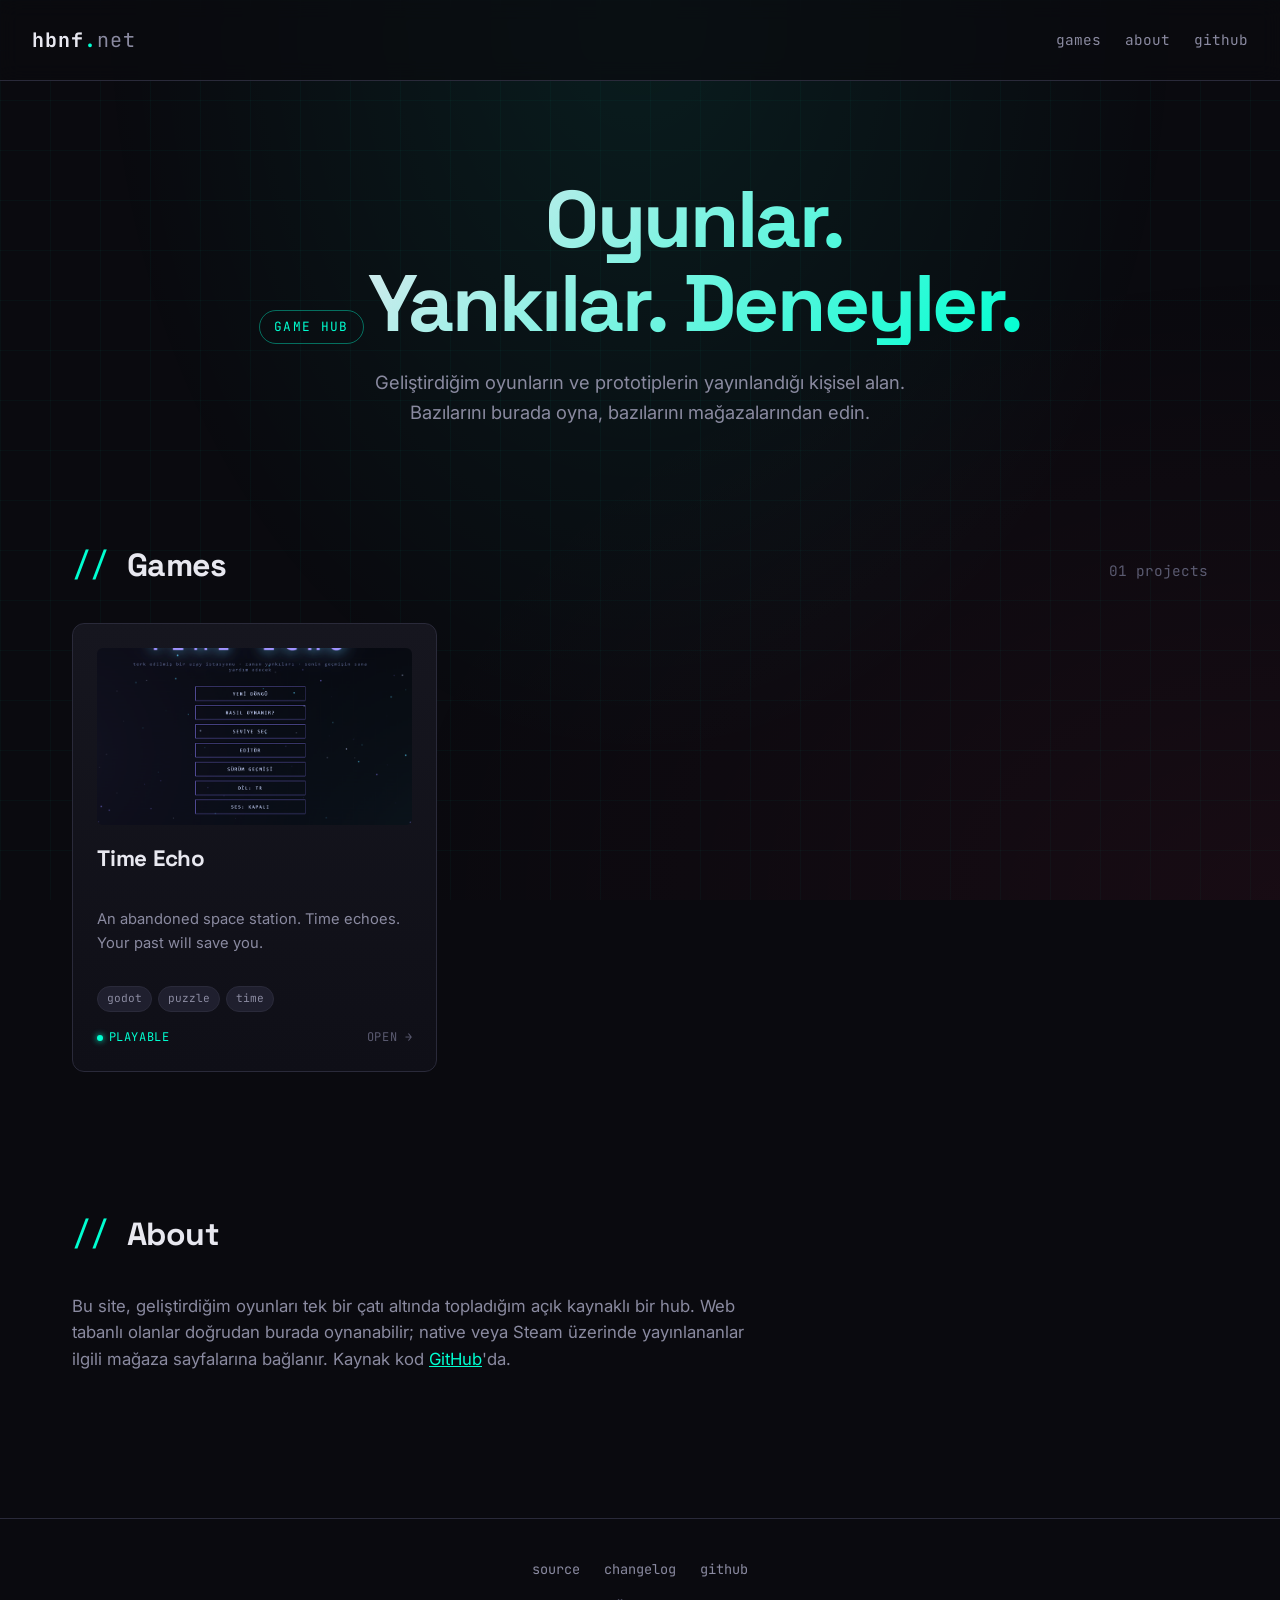
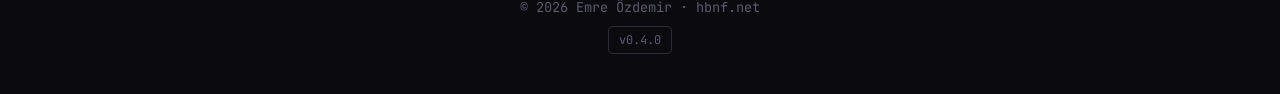
==== index.html @ 95bd62f4 "Initial hbnf.net game hub (v0.4.0) - Dark/neon static site, no build step, no dependencies - Hub ind" ====
<!DOCTYPE html>
<html lang="tr">
<head>
  <meta charset="UTF-8">
  <meta name="viewport" content="width=device-width, initial-scale=1.0">
  <title>hbnf.net — GameHub</title>
  <meta name="description" content="Emre Özdemir tarafından geliştirilen oyunların yayınlandığı kişisel game hub.">
  <meta name="theme-color" content="#0a0a0f">

  <!-- Open Graph -->
  <meta property="og:title" content="hbnf.net — GameHub">
  <meta property="og:description" content="Geliştirdiğim oyunları keşfedin.">
  <meta property="og:type" content="website">
  <meta property="og:url" content="https://hbnf.net">

  <!-- Fonts -->
  <link rel="preconnect" href="https://fonts.googleapis.com">
  <link rel="preconnect" href="https://fonts.gstatic.com" crossorigin>
  <link href="https://fonts.googleapis.com/css2?family=Inter:wght@400;500;600;700&family=JetBrains+Mono:wght@400;500;700&family=Space+Grotesk:wght@500;700&display=swap" rel="stylesheet">

  <link rel="stylesheet" href="assets/css/style.css">
</head>
<body>

  <header class="site-header">
    <a href="/" class="logo">hbnf<span class="dot">.</span><span class="ext">net</span></a>
    <nav class="nav">
      <a href="#games">games</a>
      <a href="#about">about</a>
      <a href="https://github.com/emrezdemir" target="_blank" rel="noopener">github</a>
    </nav>
  </header>

  <main>
    <section class="hero">
      <span class="tag">GAME HUB</span>
      <h1>Oyunlar.<br>Yankılar. Deneyler.</h1>
      <p>Geliştirdiğim oyunların ve prototiplerin yayınlandığı kişisel alan. Bazılarını burada oyna, bazılarını mağazalarından edin.</p>
    </section>

    <section class="section" id="games">
      <div class="section-head">
        <h2>Games</h2>
        <span class="count"><span id="games-count">--</span> projects</span>
      </div>
      <div class="games-grid" id="games-grid">
        <div class="loading">Yükleniyor</div>
      </div>
      <nav class="pagination" id="pagination" aria-label="Sayfa gezinmesi" hidden></nav>
    </section>

    <section class="section" id="about">
      <div class="section-head">
        <h2>About</h2>
      </div>
      <p style="max-width: 700px; color: var(--text-dim); font-size: 1.05rem;">
        Bu site, geliştirdiğim oyunları tek bir çatı altında topladığım açık kaynaklı bir hub.
        Web tabanlı olanlar doğrudan burada oynanabilir; native veya Steam üzerinde yayınlananlar
        ilgili mağaza sayfalarına bağlanır. Kaynak kod
        <a href="https://github.com/emrezdemir/hbnf.net" style="color: var(--accent);">GitHub</a>'da.
      </p>
    </section>
  </main>

  <footer class="site-footer">
    <div class="links">
      <a href="https://github.com/emrezdemir/hbnf.net">source</a>
      <a href="https://github.com/emrezdemir/hbnf.net/blob/main/CHANGELOG.md">changelog</a>
      <a href="https://github.com/emrezdemir">github</a>
    </div>
    <div>© 2026 Emre Özdemir · hbnf.net</div>
    <div class="version" id="version">v0.4.0</div>
  </footer>

  <script src="data/games.js"></script>
  <script src="assets/js/main.js"></script>
</body>
</html>
---- assets/css/style.css ----
/* ============================================================
   hbnf.net — GameHub
   Dark + neon arcade theme
   ============================================================ */

:root {
  /* Palette */
  --bg-0: #0a0a0f;
  --bg-1: #0f0f17;
  --bg-2: #16161f;
  --bg-3: #1f1f2e;
  --text: #e8e8f0;
  --text-dim: #8a8aa0;
  --text-mute: #5a5a70;
  --accent: #00ffd1;      /* neon cyan */
  --accent-2: #ff2e63;    /* neon pink */
  --accent-3: #ffb800;    /* amber */
  --border: #2a2a3a;
  --border-glow: rgba(0, 255, 209, 0.4);

  /* Type */
  --font-display: "Space Grotesk", "Inter", system-ui, sans-serif;
  --font-mono: "JetBrains Mono", "Fira Code", ui-monospace, monospace;
  --font-body: "Inter", system-ui, -apple-system, sans-serif;

  /* Layout */
  --maxw: 1200px;
  --radius: 12px;
  --radius-sm: 6px;
}

/* ---------- Reset ---------- */
*, *::before, *::after { box-sizing: border-box; }
html, body { margin: 0; padding: 0; }
body {
  font-family: var(--font-body);
  background: var(--bg-0);
  color: var(--text);
  line-height: 1.6;
  min-height: 100vh;
  overflow-x: hidden;
  -webkit-font-smoothing: antialiased;
}

/* Background: subtle grid */
body::before {
  content: "";
  position: fixed; inset: 0;
  background-image:
    linear-gradient(rgba(0, 255, 209, 0.03) 1px, transparent 1px),
    linear-gradient(90deg, rgba(0, 255, 209, 0.03) 1px, transparent 1px);
  background-size: 50px 50px;
  pointer-events: none;
  z-index: 0;
}
body::after {
  content: "";
  position: fixed; inset: 0;
  background: radial-gradient(ellipse at top, rgba(0, 255, 209, 0.08), transparent 60%),
              radial-gradient(ellipse at bottom right, rgba(255, 46, 99, 0.06), transparent 50%);
  pointer-events: none;
  z-index: 0;
}

main, header, footer { position: relative; z-index: 1; }

/* ---------- Header ---------- */
.site-header {
  padding: 1.5rem 2rem;
  display: flex;
  justify-content: space-between;
  align-items: center;
  border-bottom: 1px solid var(--border);
  backdrop-filter: blur(10px);
  background: rgba(10, 10, 15, 0.7);
  position: sticky; top: 0;
  z-index: 10;
}
.logo {
  font-family: var(--font-mono);
  font-size: 1.25rem;
  font-weight: 700;
  letter-spacing: 0.05em;
  color: var(--text);
  text-decoration: none;
}
.logo .dot { color: var(--accent); }
.logo .ext { color: var(--text-dim); font-weight: 400; }

.nav { display: flex; gap: 1.5rem; }
.nav a {
  color: var(--text-dim);
  text-decoration: none;
  font-size: 0.9rem;
  font-family: var(--font-mono);
  transition: color 0.2s;
}
.nav a:hover { color: var(--accent); }

/* ---------- Hero ---------- */
.hero {
  max-width: var(--maxw);
  margin: 0 auto;
  padding: 6rem 2rem 4rem;
  text-align: center;
}
.hero .tag {
  display: inline-block;
  font-family: var(--font-mono);
  font-size: 0.8rem;
  color: var(--accent);
  border: 1px solid var(--border-glow);
  padding: 0.35rem 0.9rem;
  border-radius: 999px;
  margin-bottom: 1.5rem;
  letter-spacing: 0.1em;
  text-transform: uppercase;
}
.hero h1 {
  font-family: var(--font-display);
  font-size: clamp(2.5rem, 7vw, 5rem);
  font-weight: 700;
  letter-spacing: -0.03em;
  line-height: 1.05;
  margin: 0 0 1.25rem;
  background: linear-gradient(135deg, var(--text) 0%, var(--accent) 100%);
  -webkit-background-clip: text;
  background-clip: text;
  -webkit-text-fill-color: transparent;
}
.hero p {
  font-size: 1.15rem;
  color: var(--text-dim);
  max-width: 600px;
  margin: 0 auto;
}

/* Glitch effect on hero title */
.hero h1 {
  position: relative;
  display: inline-block;
}

/* ---------- Section header ---------- */
.section {
  max-width: var(--maxw);
  margin: 0 auto;
  padding: 3rem 2rem;
}
.section-head {
  display: flex;
  align-items: baseline;
  justify-content: space-between;
  margin-bottom: 2rem;
  gap: 1rem;
  flex-wrap: wrap;
}
.section-head h2 {
  font-family: var(--font-display);
  font-size: 2rem;
  margin: 0;
  letter-spacing: -0.02em;
}
.section-head h2::before {
  content: "// ";
  color: var(--accent);
  font-family: var(--font-mono);
  font-weight: 400;
}
.section-head .count {
  font-family: var(--font-mono);
  color: var(--text-mute);
  font-size: 0.9rem;
}

/* ---------- Games grid ---------- */
.games-grid {
  display: grid;
  grid-template-columns: repeat(auto-fill, minmax(300px, 1fr));
  gap: 1.25rem;
}

.game-card {
  position: relative;
  background: linear-gradient(180deg, var(--bg-2) 0%, var(--bg-1) 100%);
  border: 1px solid var(--border);
  border-radius: var(--radius);
  padding: 1.5rem;
  text-decoration: none;
  color: inherit;
  transition: transform 0.25s ease, border-color 0.25s ease, box-shadow 0.25s ease;
  display: flex;
  flex-direction: column;
  gap: 1rem;
  overflow: hidden;
  cursor: pointer;
}
.game-card::before {
  content: "";
  position: absolute;
  inset: 0;
  background: linear-gradient(135deg, transparent 0%, rgba(0, 255, 209, 0.05) 100%);
  opacity: 0;
  transition: opacity 0.3s;
  pointer-events: none;
}
.game-card:hover {
  transform: translateY(-4px);
  border-color: var(--border-glow);
  box-shadow: 0 10px 40px -10px rgba(0, 255, 209, 0.2);
}
.game-card:hover::before { opacity: 1; }

.game-card .thumb {
  aspect-ratio: 16 / 9;
  background: var(--bg-3);
  border-radius: var(--radius-sm);
  position: relative;
  overflow: hidden;
  display: flex;
  align-items: center;
  justify-content: center;
  font-family: var(--font-mono);
  color: var(--text-mute);
  font-size: 0.85rem;
}
.game-card .thumb img {
  width: 100%; height: 100%;
  object-fit: cover;
}
.game-card .thumb .placeholder {
  background: linear-gradient(135deg, var(--bg-3), var(--bg-1));
  display: grid;
  place-items: center;
  width: 100%; height: 100%;
}

.game-card h3 {
  font-family: var(--font-display);
  font-size: 1.4rem;
  margin: 0;
  letter-spacing: -0.01em;
}
.game-card .desc {
  color: var(--text-dim);
  font-size: 0.92rem;
  flex-grow: 1;
}

.game-card .meta {
  display: flex;
  justify-content: space-between;
  align-items: center;
  font-family: var(--font-mono);
  font-size: 0.75rem;
  color: var(--text-mute);
  letter-spacing: 0.05em;
  text-transform: uppercase;
}

.tags { display: flex; flex-wrap: wrap; gap: 0.4rem; }
.tag-chip {
  font-family: var(--font-mono);
  font-size: 0.7rem;
  padding: 0.2rem 0.55rem;
  background: var(--bg-3);
  border: 1px solid var(--border);
  border-radius: 999px;
  color: var(--text-dim);
  text-transform: lowercase;
  letter-spacing: 0;
}

.status {
  display: inline-flex;
  align-items: center;
  gap: 0.35rem;
}
.status::before {
  content: "";
  width: 6px; height: 6px;
  border-radius: 50%;
  background: currentColor;
  box-shadow: 0 0 6px currentColor;
}
.status.live { color: var(--accent); }
.status.wip { color: var(--accent-3); }
.status.soon { color: var(--text-mute); }

/* ---------- Pagination ---------- */
.pagination {
  display: flex;
  justify-content: center;
  align-items: center;
  gap: 0.4rem;
  margin-top: 2.5rem;
  flex-wrap: wrap;
}
.page-btn {
  font-family: var(--font-mono);
  font-size: 0.85rem;
  padding: 0.5rem 0.85rem;
  min-width: 2.5rem;
  background: var(--bg-2);
  color: var(--text-dim);
  border: 1px solid var(--border);
  border-radius: var(--radius-sm);
  cursor: pointer;
  transition: all 0.2s ease;
}
.page-btn:hover:not(.disabled):not(.current) {
  color: var(--accent);
  border-color: var(--border-glow);
  background: var(--bg-3);
}
.page-btn.current {
  background: var(--accent);
  color: var(--bg-0);
  border-color: var(--accent);
  font-weight: 700;
  cursor: default;
}
.page-btn.disabled {
  opacity: 0.35;
  cursor: not-allowed;
}
.page-ellipsis {
  font-family: var(--font-mono);
  color: var(--text-mute);
  padding: 0 0.3rem;
}

/* ---------- Game detail page ---------- */
.back-link {
  display: inline-block;
  font-family: var(--font-mono);
  font-size: 0.85rem;
  color: var(--text-dim);
  text-decoration: none;
  margin-bottom: 2rem;
  transition: color 0.2s;
}
.back-link:hover { color: var(--accent); }

.game-page {
  display: grid;
  grid-template-columns: minmax(280px, 1fr) 1.2fr;
  gap: 3rem;
  align-items: start;
}
@media (max-width: 768px) {
  .game-page { grid-template-columns: 1fr; gap: 1.5rem; }
}

.game-cover {
  aspect-ratio: 16 / 10;
  background: var(--bg-2);
  border: 1px solid var(--border);
  border-radius: var(--radius);
  overflow: hidden;
  position: sticky;
  top: 6rem;
}
.game-cover img { width: 100%; height: 100%; object-fit: cover; }
.placeholder-large {
  width: 100%; height: 100%;
  display: grid;
  place-items: center;
  background: linear-gradient(135deg, var(--bg-3), var(--bg-1));
  font-family: var(--font-display);
  font-size: 2rem;
  color: var(--text-mute);
}
@media (max-width: 768px) {
  .game-cover { position: static; }
}

.game-info { display: flex; flex-direction: column; gap: 1.25rem; }
.game-meta {
  display: flex; align-items: center; gap: 1rem;
  font-family: var(--font-mono);
  font-size: 0.8rem;
  color: var(--text-mute);
  letter-spacing: 0.05em;
}
.game-meta .year { color: var(--text-dim); }
.game-info h1 {
  font-family: var(--font-display);
  font-size: clamp(2rem, 5vw, 3.5rem);
  margin: 0;
  letter-spacing: -0.03em;
  line-height: 1.05;
  background: linear-gradient(135deg, var(--text) 0%, var(--accent) 100%);
  -webkit-background-clip: text;
  background-clip: text;
  -webkit-text-fill-color: transparent;
}
.game-short {
  font-size: 1.15rem;
  color: var(--text);
  margin: 0;
}
.game-long {
  color: var(--text-dim);
  margin: 0;
  line-height: 1.7;
}
.game-actions {
  display: flex;
  flex-wrap: wrap;
  gap: 0.75rem;
  margin-top: 0.5rem;
}
.btn {
  font-family: var(--font-mono);
  font-size: 0.9rem;
  font-weight: 700;
  letter-spacing: 0.05em;
  padding: 0.85rem 1.5rem;
  border-radius: var(--radius-sm);
  border: 1px solid;
  cursor: pointer;
  text-decoration: none;
  display: inline-flex;
  align-items: center;
  gap: 0.5rem;
  transition: all 0.2s ease;
}
.btn-primary {
  background: var(--accent);
  color: var(--bg-0);
  border-color: var(--accent);
  box-shadow: 0 0 24px -4px var(--accent);
}
.btn-primary:hover {
  transform: translateY(-1px);
  box-shadow: 0 0 32px -2px var(--accent);
}
.btn-secondary {
  background: transparent;
  color: var(--text);
  border-color: var(--border);
}
.btn-secondary:hover {
  border-color: var(--accent);
  color: var(--accent);
}
.btn-ghost {
  background: transparent;
  color: var(--text-dim);
  border-color: var(--border);
}
.btn-ghost:hover {
  color: var(--accent-2);
  border-color: var(--accent-2);
}

.game-controls {
  margin-top: 1rem;
  padding: 1rem 1.25rem;
  background: var(--bg-2);
  border: 1px solid var(--border);
  border-radius: var(--radius-sm);
}
.game-controls h4 {
  margin: 0 0 0.5rem;
  font-family: var(--font-mono);
  font-size: 0.75rem;
  letter-spacing: 0.1em;
  text-transform: uppercase;
  color: var(--accent);
}
.game-controls p {
  margin: 0;
  font-family: var(--font-mono);
  font-size: 0.85rem;
  color: var(--text-dim);
}

.screenshots {
  margin-top: 3rem;
  display: grid;
  grid-template-columns: repeat(auto-fit, minmax(280px, 1fr));
  gap: 1rem;
}
.shot {
  display: block;
  aspect-ratio: 16 / 10;
  background: var(--bg-2);
  border: 1px solid var(--border);
  border-radius: var(--radius-sm);
  overflow: hidden;
  transition: border-color 0.2s, transform 0.2s;
}
.shot:hover {
  border-color: var(--border-glow);
  transform: translateY(-2px);
}
.shot img { width: 100%; height: 100%; object-fit: cover; display: block; }

.player-mount { margin-top: 3rem; }
.player-frame {
  position: relative;
  aspect-ratio: 16 / 9;
  background: #000;
  border: 1px solid var(--border-glow);
  border-radius: var(--radius);
  overflow: hidden;
  box-shadow: 0 0 40px -10px var(--accent);
}
.player-frame iframe {
  position: absolute;
  inset: 0;
  width: 100%; height: 100%;
  border: 0;
}
.player-actions {
  margin-top: 1rem;
  display: flex;
  justify-content: center;
}

.not-found {
  text-align: center;
  padding: 4rem 1rem;
}
.not-found h1 {
  font-family: var(--font-mono);
  font-size: 6rem;
  margin: 0;
  color: var(--accent-2);
  text-shadow: 0 0 30px var(--accent-2);
}
.not-found p {
  color: var(--text-dim);
  font-family: var(--font-mono);
}

/* ---------- Footer ---------- */
.site-footer {
  border-top: 1px solid var(--border);
  margin-top: 5rem;
  padding: 2.5rem 2rem;
  text-align: center;
  font-family: var(--font-mono);
  font-size: 0.85rem;
  color: var(--text-mute);
}
.site-footer a { color: var(--text-dim); text-decoration: none; }
.site-footer a:hover { color: var(--accent); }
.site-footer .links {
  display: flex; gap: 1.5rem;
  justify-content: center;
  margin-bottom: 1rem;
}
.site-footer .version {
  display: inline-block;
  margin-top: 0.5rem;
  padding: 0.2rem 0.6rem;
  border: 1px solid var(--border);
  border-radius: 4px;
  font-size: 0.75rem;
}

/* ---------- Loading / empty ---------- */
.loading {
  text-align: center;
  padding: 3rem;
  font-family: var(--font-mono);
  color: var(--text-mute);
}
.loading::after {
  content: "...";
  display: inline-block;
  animation: dots 1.4s infinite;
}
@keyframes dots {
  0%, 20%   { content: "."; }
  40%       { content: ".."; }
  60%, 100% { content: "..."; }
}

/* ---------- Responsive ---------- */
@media (max-width: 640px) {
  .site-header { padding: 1rem; }
  .hero { padding: 3rem 1rem 2rem; }
  .section { padding: 2rem 1rem; }
  .nav { gap: 1rem; }
}

/* ---------- Reduced motion ---------- */
@media (prefers-reduced-motion: reduce) {
  *, *::before, *::after {
    animation-duration: 0.01ms !important;
    transition-duration: 0.01ms !important;
  }
}
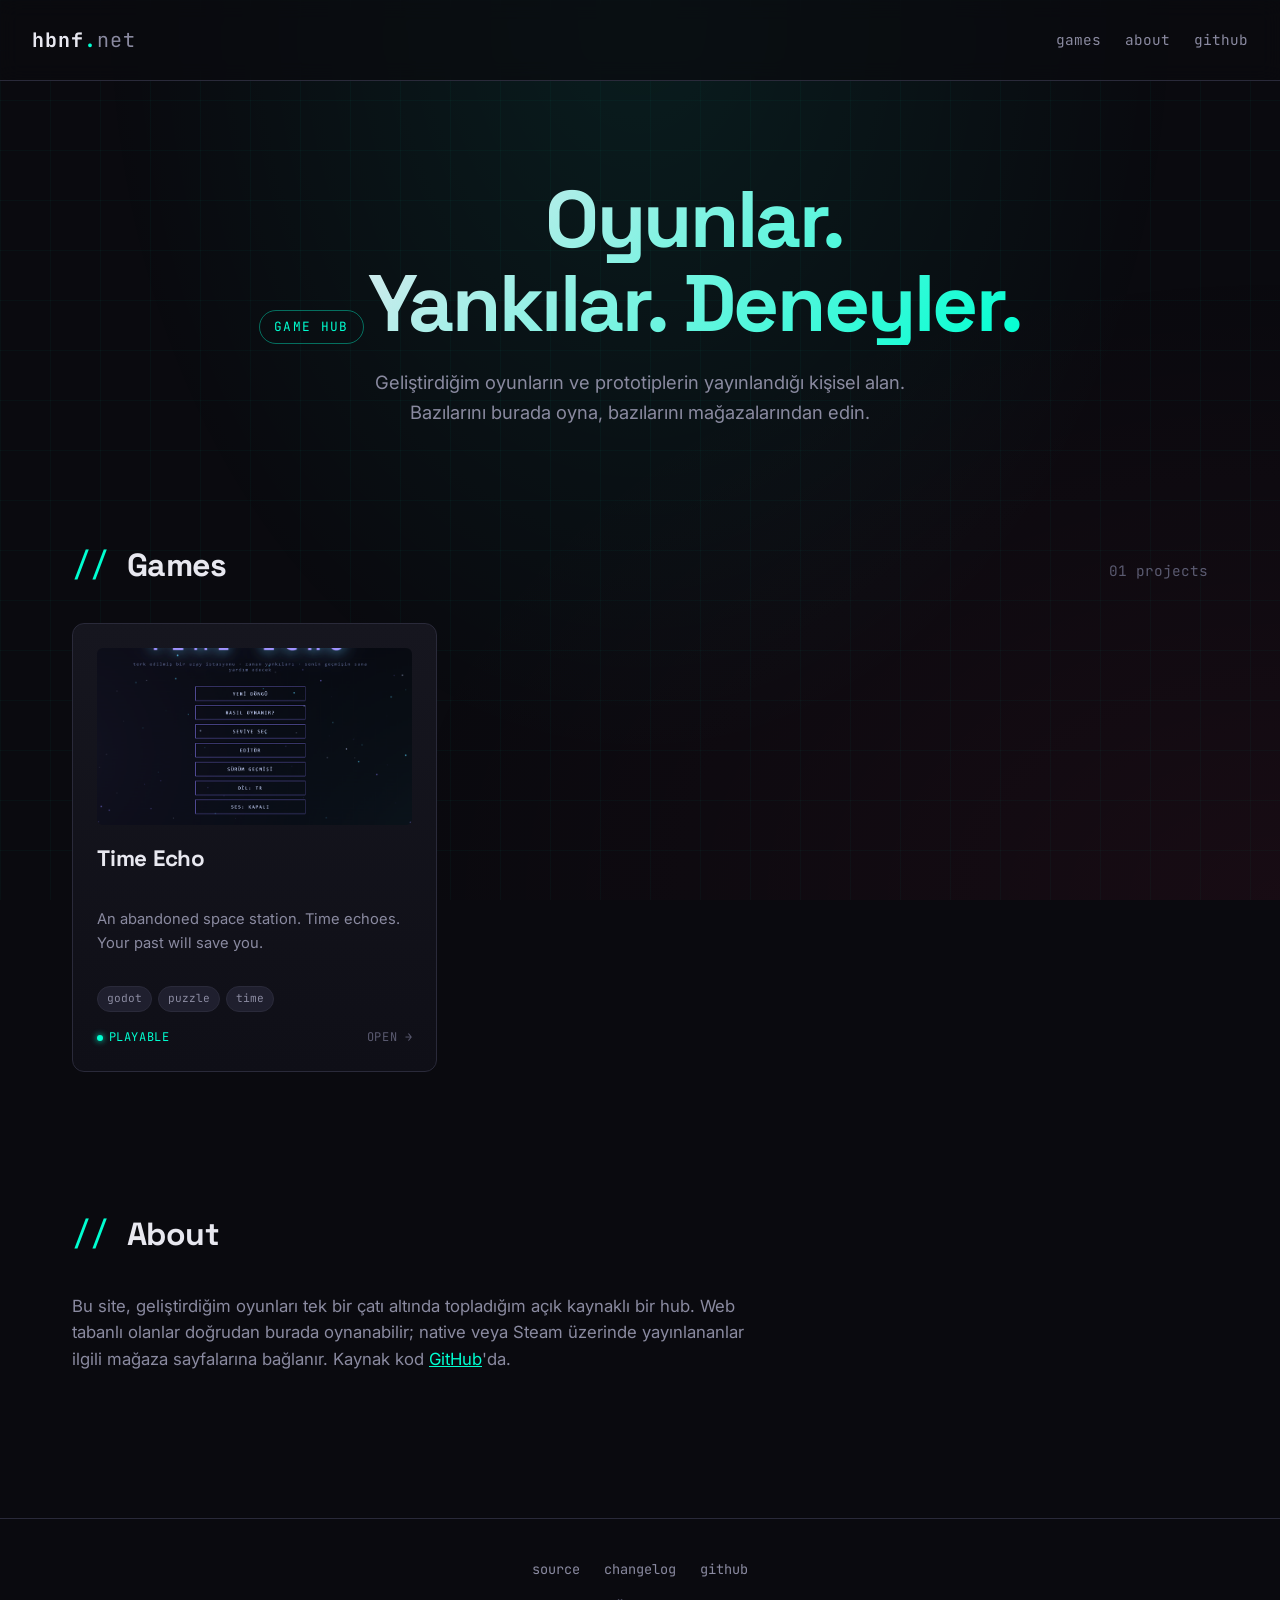
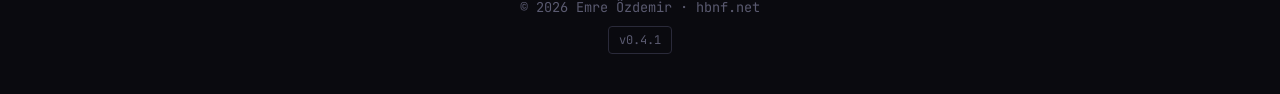
==== commit 5f195efe: "Add lightbox modal for screenshots (v0.4.1) Screenshot click now opens an in-page lightbox instead o" ====
--- a/index.html
+++ b/index.html
@@ -69,7 +69,7 @@
       <a href="https://github.com/emrezdemir">github</a>
     </div>
     <div>© 2026 Emre Özdemir · hbnf.net</div>
-    <div class="version" id="version">v0.4.0</div>
+    <div class="version" id="version">v0.4.1</div>
   </footer>
 
   <script src="data/games.js"></script>
--- a/assets/css/style.css
+++ b/assets/css/style.css
@@ -490,6 +490,8 @@
   border: 1px solid var(--border);
   border-radius: var(--radius-sm);
   overflow: hidden;
+  padding: 0;
+  cursor: zoom-in;
   transition: border-color 0.2s, transform 0.2s;
 }
 .shot:hover {
@@ -497,6 +499,92 @@
   transform: translateY(-2px);
 }
 .shot img { width: 100%; height: 100%; object-fit: cover; display: block; }
+
+/* ---------- Lightbox ---------- */
+.lightbox {
+  position: fixed;
+  inset: 0;
+  z-index: 1000;
+  display: flex;
+  align-items: center;
+  justify-content: center;
+  padding: 2rem;
+}
+.lightbox[hidden] { display: none; }
+.lightbox-backdrop {
+  position: absolute;
+  inset: 0;
+  background: rgba(5, 5, 10, 0.92);
+  backdrop-filter: blur(8px);
+  cursor: zoom-out;
+}
+.lightbox-figure {
+  position: relative;
+  z-index: 1;
+  margin: 0;
+  max-width: min(1400px, 100%);
+  max-height: 100%;
+  display: flex;
+  flex-direction: column;
+  align-items: center;
+  gap: 0.75rem;
+  pointer-events: none;
+}
+.lightbox-img {
+  max-width: 100%;
+  max-height: 85vh;
+  object-fit: contain;
+  border-radius: var(--radius-sm);
+  box-shadow: 0 30px 80px -20px rgba(0, 0, 0, 0.8),
+              0 0 60px -20px var(--accent);
+  pointer-events: auto;
+}
+.lightbox-caption {
+  font-family: var(--font-mono);
+  font-size: 0.85rem;
+  color: var(--text-dim);
+  letter-spacing: 0.1em;
+}
+
+.lightbox-close,
+.lightbox-prev,
+.lightbox-next {
+  position: absolute;
+  z-index: 2;
+  background: rgba(20, 20, 30, 0.7);
+  color: var(--text);
+  border: 1px solid var(--border);
+  border-radius: 50%;
+  width: 3rem;
+  height: 3rem;
+  font-size: 1.5rem;
+  line-height: 1;
+  cursor: pointer;
+  display: flex;
+  align-items: center;
+  justify-content: center;
+  transition: all 0.2s;
+  backdrop-filter: blur(6px);
+}
+.lightbox-close { top: 1.25rem; right: 1.25rem; }
+.lightbox-prev  { left: 1.25rem; top: 50%; transform: translateY(-50%); }
+.lightbox-next  { right: 1.25rem; top: 50%; transform: translateY(-50%); }
+.lightbox-close:hover,
+.lightbox-prev:hover,
+.lightbox-next:hover {
+  color: var(--accent);
+  border-color: var(--accent);
+  background: rgba(0, 255, 209, 0.1);
+}
+@media (max-width: 640px) {
+  .lightbox { padding: 0.5rem; }
+  .lightbox-close,
+  .lightbox-prev,
+  .lightbox-next { width: 2.5rem; height: 2.5rem; font-size: 1.2rem; }
+  .lightbox-close { top: 0.75rem; right: 0.75rem; }
+  .lightbox-prev  { left: 0.5rem; }
+  .lightbox-next  { right: 0.5rem; }
+}
 
 .player-mount { margin-top: 3rem; }
 .player-frame {
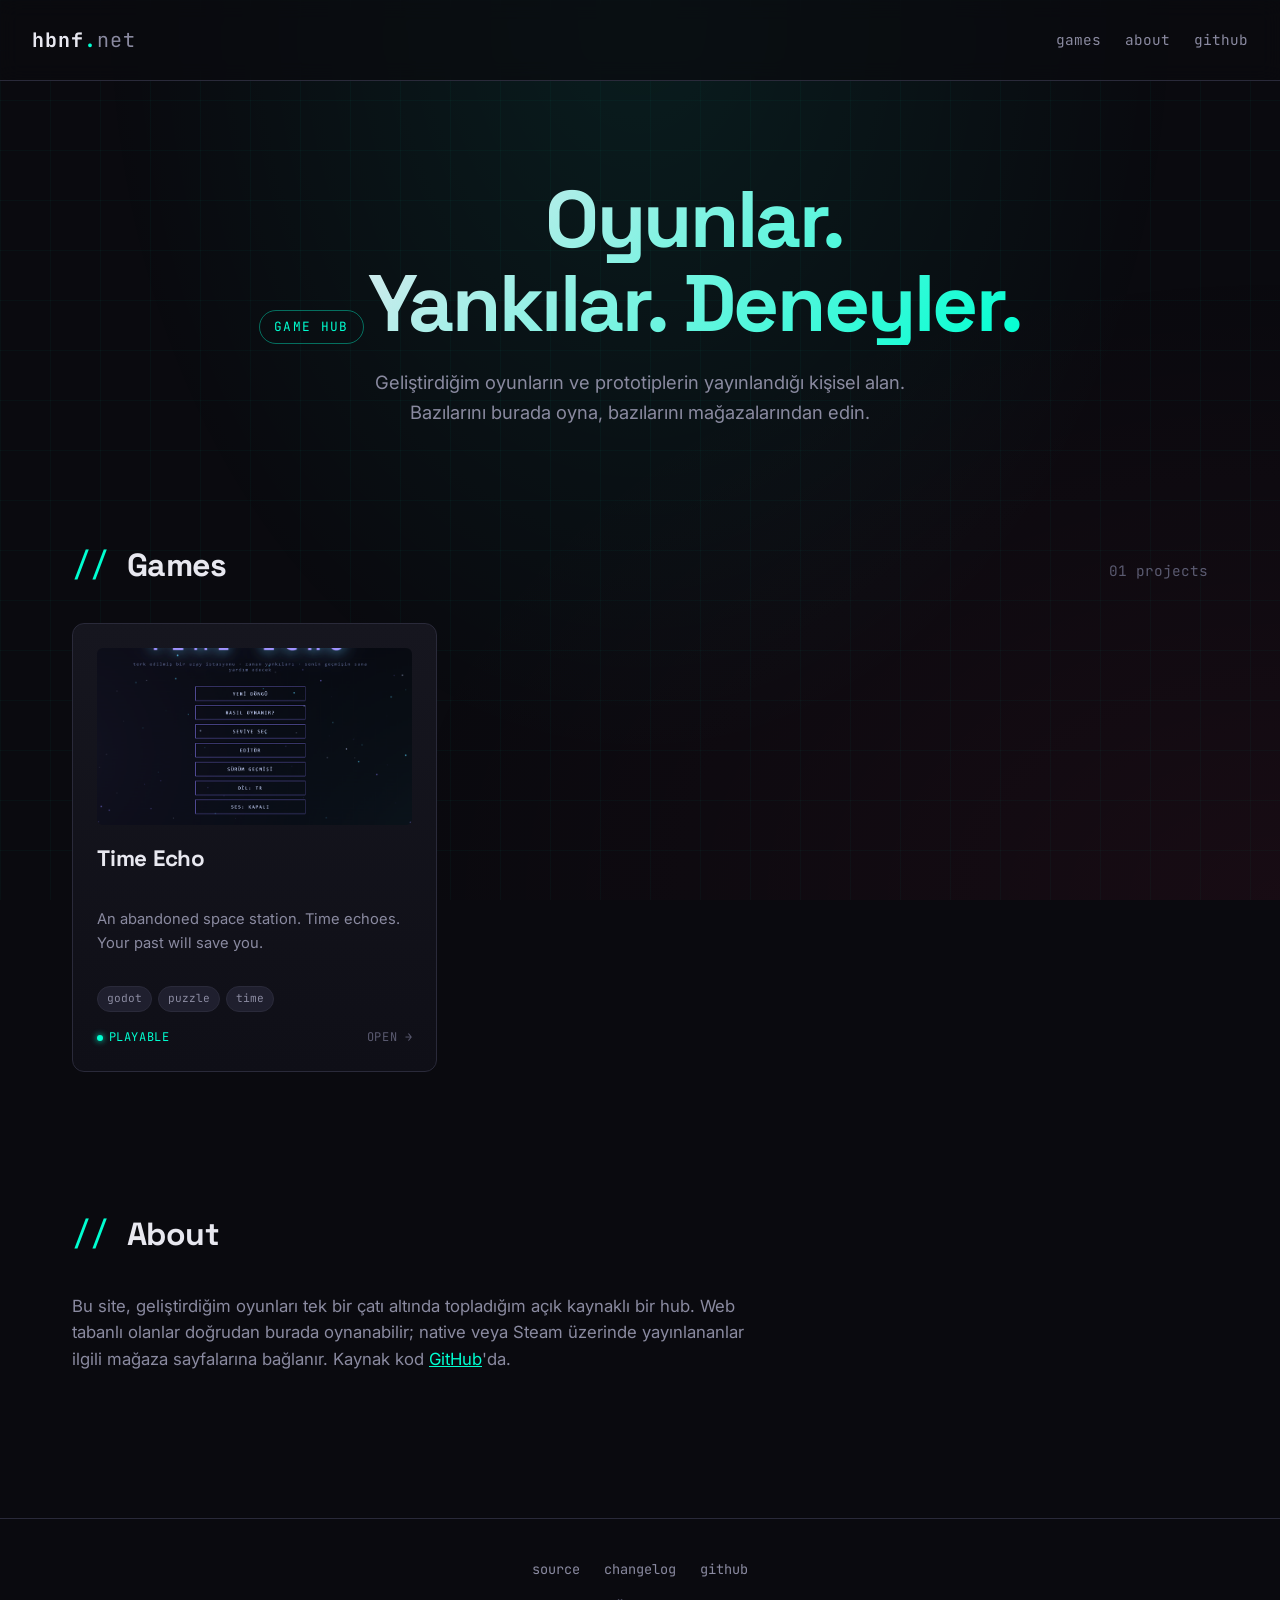
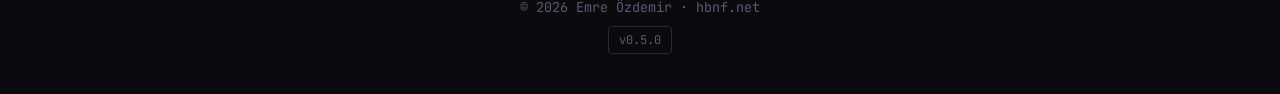
==== commit 08539851: "Redesign game page as direct iframe player (v0.5.0) The detail page UX with "OYNA" button is removed" ====
--- a/index.html
+++ b/index.html
@@ -69,7 +69,7 @@
       <a href="https://github.com/emrezdemir">github</a>
     </div>
     <div>© 2026 Emre Özdemir · hbnf.net</div>
-    <div class="version" id="version">v0.4.1</div>
+    <div class="version" id="version">v0.5.0</div>
   </footer>
 
   <script src="data/games.js"></script>
--- a/assets/css/style.css
+++ b/assets/css/style.css
@@ -147,6 +147,10 @@
   margin: 0 auto;
   padding: 3rem 2rem;
 }
+.section-wide {
+  max-width: 1500px;
+  padding-top: 1.5rem;
+}
 .section-head {
   display: flex;
   align-items: baseline;
@@ -332,84 +336,71 @@
 
 /* ---------- Game detail page ---------- */
 .back-link {
-  display: inline-block;
   font-family: var(--font-mono);
   font-size: 0.85rem;
   color: var(--text-dim);
   text-decoration: none;
-  margin-bottom: 2rem;
   transition: color 0.2s;
+  white-space: nowrap;
 }
 .back-link:hover { color: var(--accent); }
 
-.game-page {
-  display: grid;
-  grid-template-columns: minmax(280px, 1fr) 1.2fr;
-  gap: 3rem;
-  align-items: start;
-}
-@media (max-width: 768px) {
-  .game-page { grid-template-columns: 1fr; gap: 1.5rem; }
-}
-
-.game-cover {
-  aspect-ratio: 16 / 10;
-  background: var(--bg-2);
-  border: 1px solid var(--border);
-  border-radius: var(--radius);
+/* ---------- Player top bar ---------- */
+.player-top {
+  display: flex;
+  align-items: center;
+  gap: 1.25rem;
+  margin-bottom: 1rem;
+  flex-wrap: wrap;
+}
+.player-title {
+  display: flex;
+  align-items: center;
+  gap: 0.75rem;
+  flex: 1;
+  min-width: 0;
+}
+.player-title h1 {
+  font-family: var(--font-display);
+  font-size: clamp(1.25rem, 2.5vw, 1.75rem);
+  margin: 0;
+  letter-spacing: -0.02em;
+  white-space: nowrap;
   overflow: hidden;
-  position: sticky;
-  top: 6rem;
-}
-.game-cover img { width: 100%; height: 100%; object-fit: cover; }
-.placeholder-large {
-  width: 100%; height: 100%;
-  display: grid;
-  place-items: center;
-  background: linear-gradient(135deg, var(--bg-3), var(--bg-1));
+  text-overflow: ellipsis;
+}
+.player-actions {
+  display: flex;
+  gap: 0.5rem;
+  flex-wrap: wrap;
+}
+
+.game-short {
+  font-size: 1.1rem;
+  color: var(--text);
+  margin: 0 0 0.75rem;
+}
+.game-long {
+  color: var(--text-dim);
+  margin: 0 0 1rem;
+  line-height: 1.7;
+}
+
+.info-block {
+  margin-top: 2rem;
+}
+.info-block-main { margin-top: 2rem; }
+.info-block h3 {
   font-family: var(--font-display);
-  font-size: 2rem;
-  color: var(--text-mute);
-}
-@media (max-width: 768px) {
-  .game-cover { position: static; }
-}
-
-.game-info { display: flex; flex-direction: column; gap: 1.25rem; }
-.game-meta {
-  display: flex; align-items: center; gap: 1rem;
-  font-family: var(--font-mono);
-  font-size: 0.8rem;
-  color: var(--text-mute);
-  letter-spacing: 0.05em;
-}
-.game-meta .year { color: var(--text-dim); }
-.game-info h1 {
-  font-family: var(--font-display);
-  font-size: clamp(2rem, 5vw, 3.5rem);
-  margin: 0;
-  letter-spacing: -0.03em;
-  line-height: 1.05;
-  background: linear-gradient(135deg, var(--text) 0%, var(--accent) 100%);
-  -webkit-background-clip: text;
-  background-clip: text;
-  -webkit-text-fill-color: transparent;
-}
-.game-short {
-  font-size: 1.15rem;
-  color: var(--text);
-  margin: 0;
-}
-.game-long {
-  color: var(--text-dim);
-  margin: 0;
-  line-height: 1.7;
-}
-.game-actions {
-  display: flex;
-  flex-wrap: wrap;
-  gap: 0.75rem;
-  margin-top: 0.5rem;
+  font-size: 1.25rem;
+  margin: 0 0 1rem;
+  letter-spacing: -0.01em;
+}
+.info-block h3::before {
+  content: "// ";
+  color: var(--accent);
+  font-family: var(--font-mono);
+  font-weight: 400;
 }
 .btn {
   font-family: var(--font-mono);
@@ -478,7 +469,6 @@
 }
 
 .screenshots {
-  margin-top: 3rem;
   display: grid;
   grid-template-columns: repeat(auto-fit, minmax(280px, 1fr));
   gap: 1rem;
@@ -586,7 +576,6 @@
   .lightbox-next  { right: 0.5rem; }
 }
 
-.player-mount { margin-top: 3rem; }
 .player-frame {
   position: relative;
   aspect-ratio: 16 / 9;
@@ -602,10 +591,25 @@
   width: 100%; height: 100%;
   border: 0;
 }
-.player-actions {
-  margin-top: 1rem;
-  display: flex;
-  justify-content: center;
+.player-frame-empty {
+  display: grid;
+  place-items: center;
+  box-shadow: none;
+  border-style: dashed;
+  border-color: var(--border);
+}
+.empty-state {
+  text-align: center;
+  padding: 2rem;
+  color: var(--text-dim);
+  max-width: 400px;
+}
+.empty-state .empty-title {
+  font-family: var(--font-mono);
+  font-size: 1rem;
+  letter-spacing: 0.1em;
+  color: var(--accent-3);
+  margin-bottom: 0.5rem;
 }
 
 .not-found {
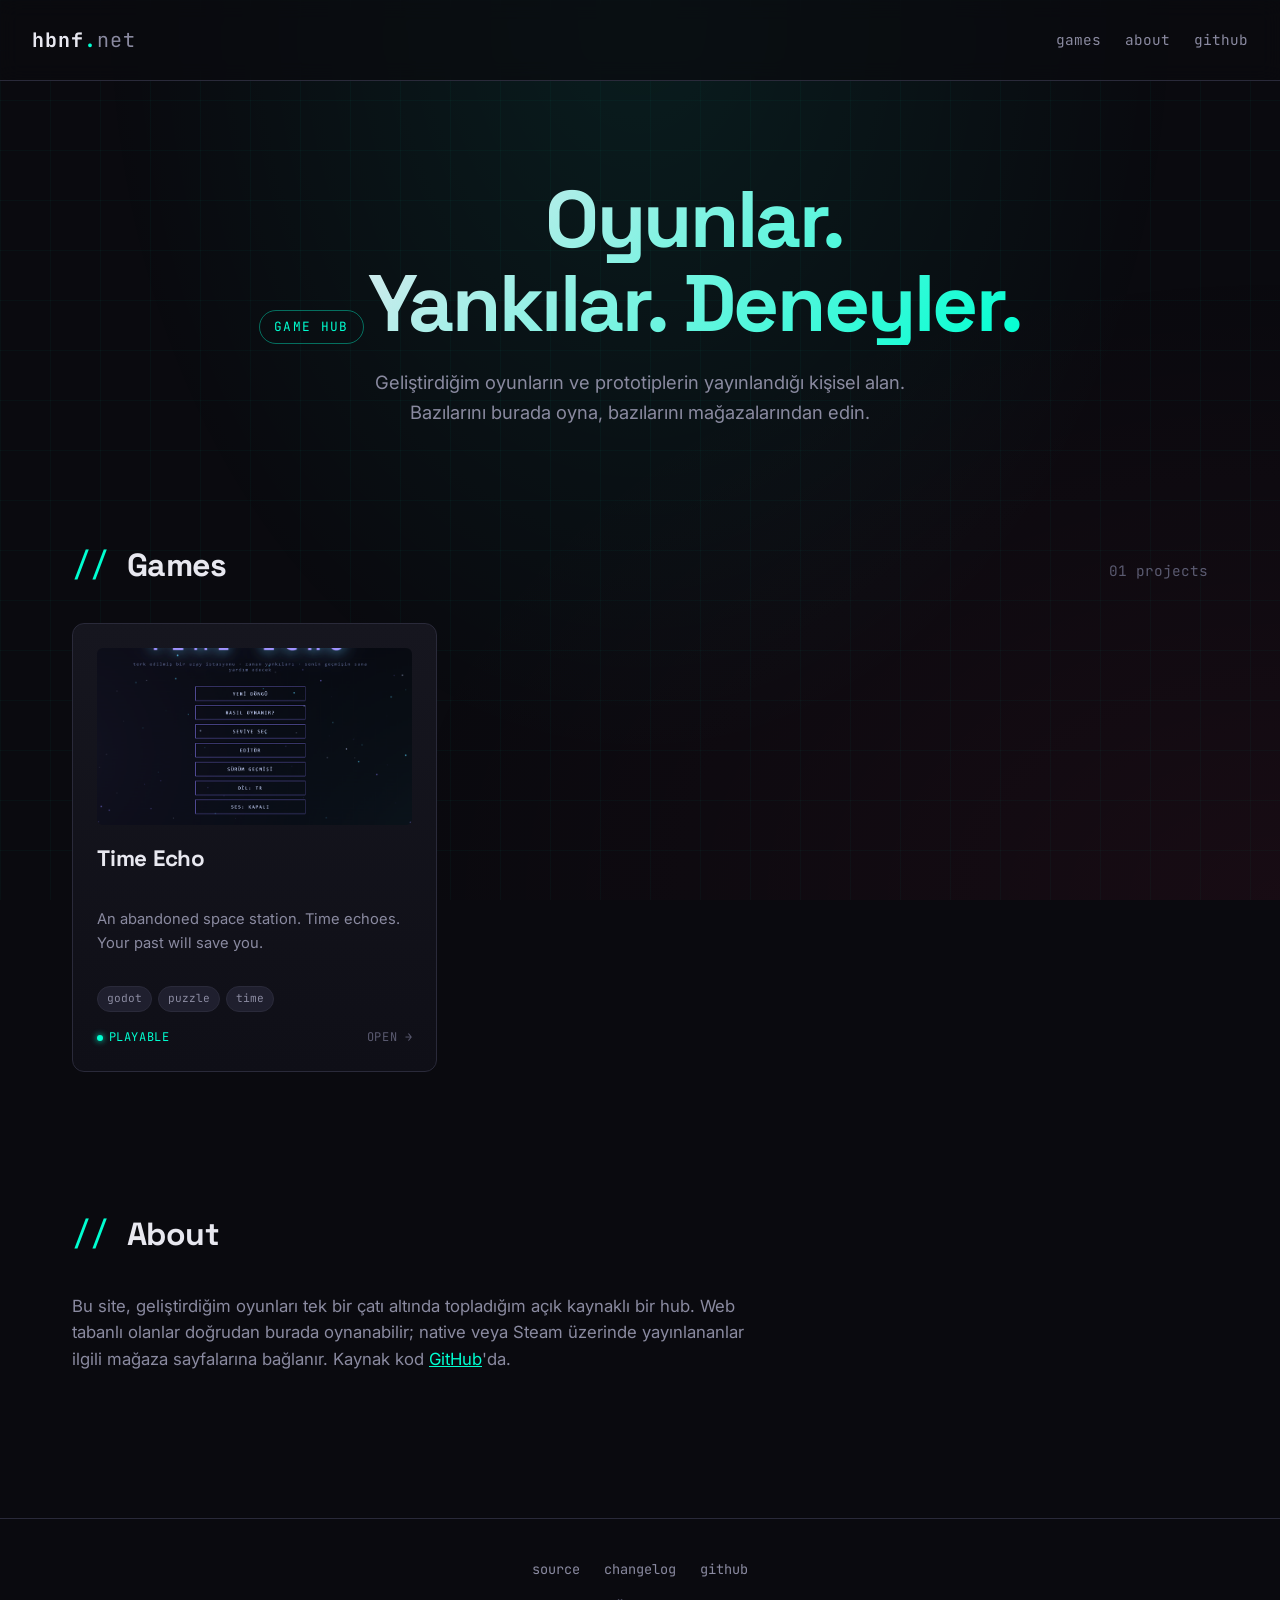
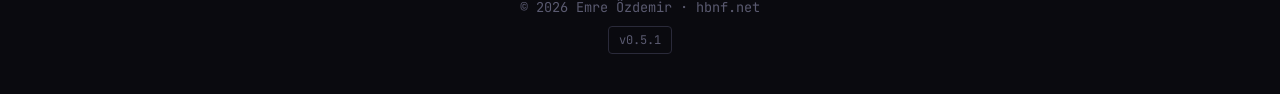
==== commit 204ef1e9: "Move Time Echo to time-echo.hbnf.net subdomain (v0.5.1) Game is now deployed as a subdomain Coolify " ====
--- a/index.html
+++ b/index.html
@@ -69,7 +69,7 @@
       <a href="https://github.com/emrezdemir">github</a>
     </div>
     <div>© 2026 Emre Özdemir · hbnf.net</div>
-    <div class="version" id="version">v0.5.0</div>
+    <div class="version" id="version">v0.5.1</div>
   </footer>
 
   <script src="data/games.js"></script>
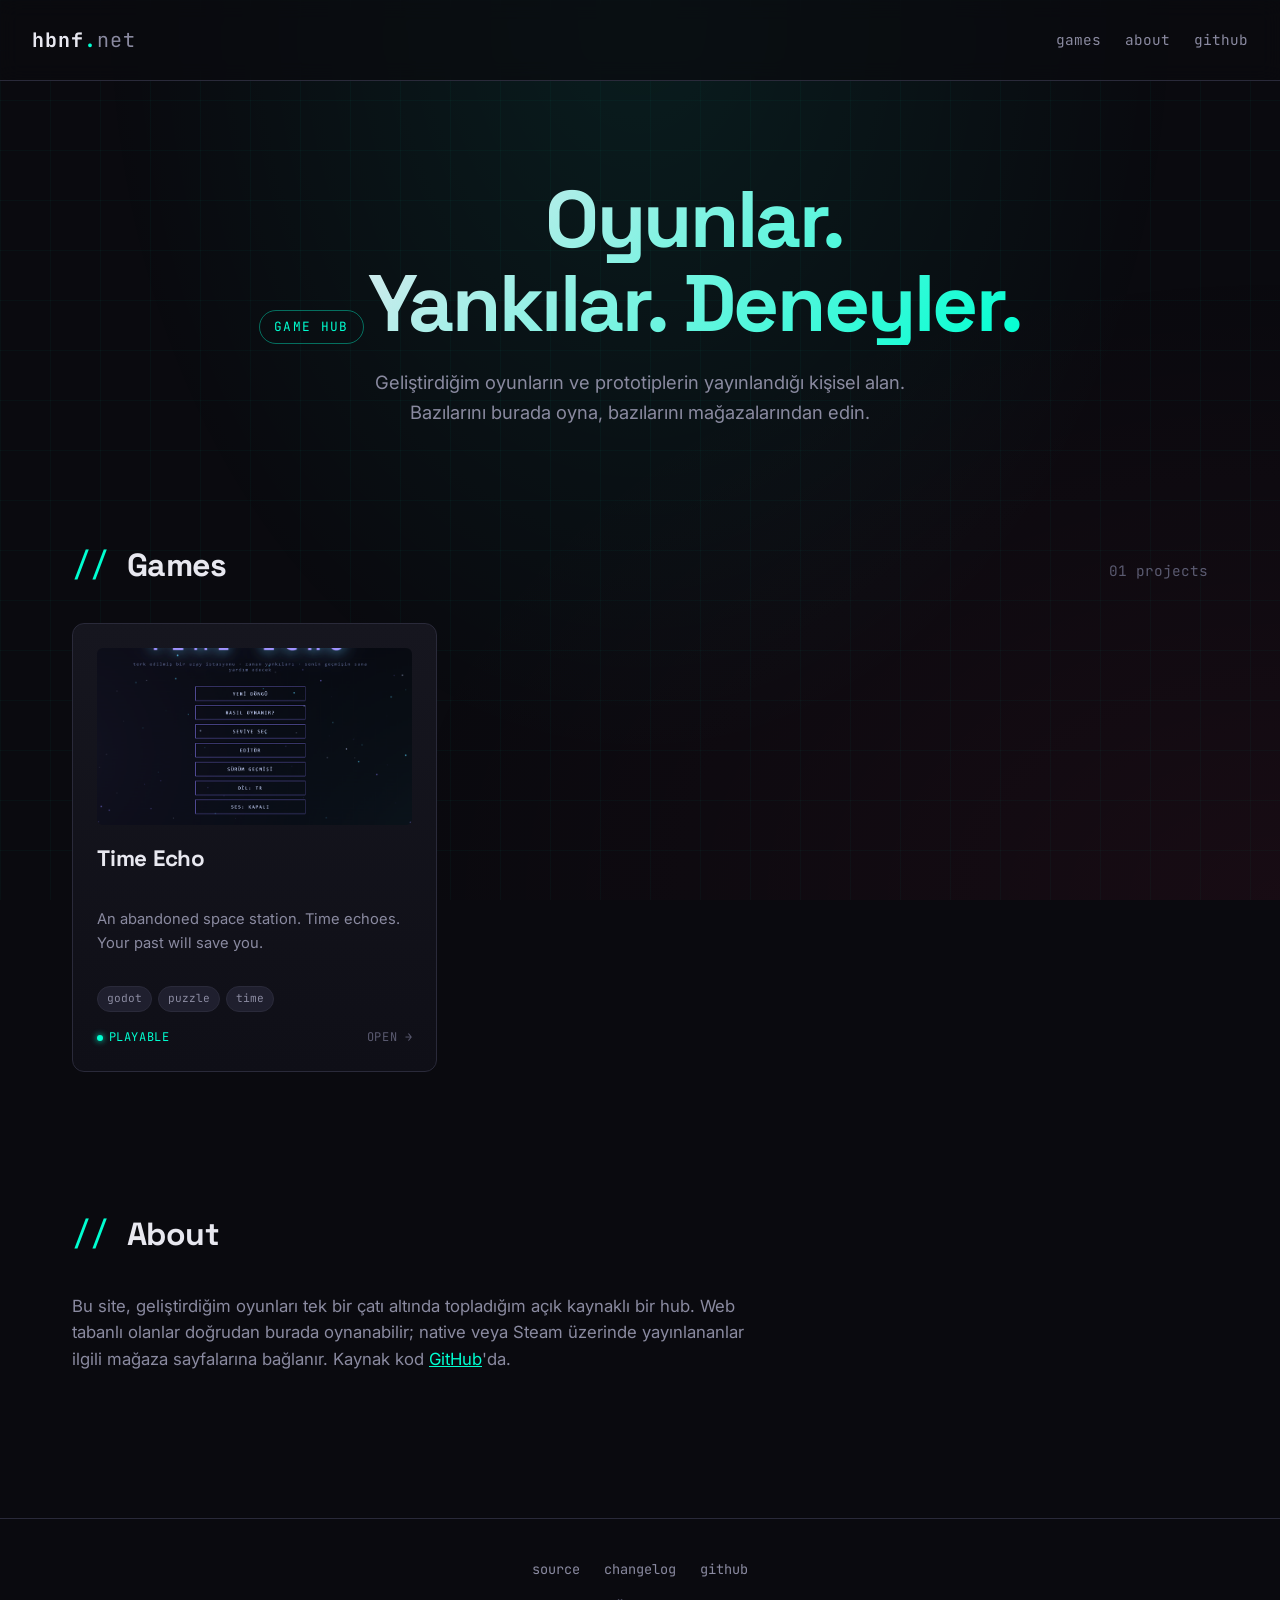
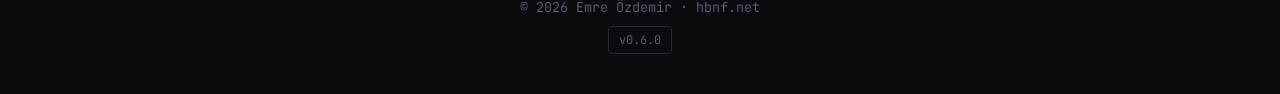
==== commit a506424e: "Full mobile responsive pass (v0.6.0) Added 3 breakpoints — 768px (tablet), 640px (phone), 380px (nar" ====
--- a/index.html
+++ b/index.html
@@ -69,7 +69,7 @@
       <a href="https://github.com/emrezdemir">github</a>
     </div>
     <div>© 2026 Emre Özdemir · hbnf.net</div>
-    <div class="version" id="version">v0.5.1</div>
+    <div class="version" id="version">v0.6.0</div>
   </footer>
 
   <script src="data/games.js"></script>
--- a/assets/css/style.css
+++ b/assets/css/style.css
@@ -673,11 +673,77 @@
 }
 
 /* ---------- Responsive ---------- */
+@media (max-width: 768px) {
+  .games-grid { grid-template-columns: repeat(auto-fill, minmax(260px, 1fr)); }
+  .section-wide { padding-left: 1rem; padding-right: 1rem; }
+
+  /* Player top bar stacks on smaller screens */
+  .player-top {
+    flex-direction: column;
+    align-items: stretch;
+    gap: 0.75rem;
+  }
+  .player-title h1 { white-space: normal; }
+  .player-actions { justify-content: stretch; }
+  .player-actions .btn {
+    flex: 1 1 auto;
+    justify-content: center;
+    font-size: 0.8rem;
+    padding: 0.7rem 0.85rem;
+  }
+}
+
 @media (max-width: 640px) {
-  .site-header { padding: 1rem; }
+  .site-header {
+    padding: 0.85rem 1rem;
+    flex-wrap: wrap;
+    gap: 0.5rem;
+  }
+  .logo { font-size: 1.1rem; }
+  .nav { gap: 0.85rem; font-size: 0.85rem; }
+  .nav a { font-size: 0.85rem; }
+
   .hero { padding: 3rem 1rem 2rem; }
+  .hero h1 { line-height: 1.1; }
   .section { padding: 2rem 1rem; }
-  .nav { gap: 1rem; }
+
+  .section-head {
+    flex-direction: column;
+    align-items: flex-start;
+    gap: 0.35rem;
+    margin-bottom: 1.5rem;
+  }
+  .section-head h2 { font-size: 1.6rem; }
+
+  .games-grid { grid-template-columns: 1fr; gap: 1rem; }
+  .game-card { padding: 1.25rem; }
+  .game-card h3 { font-size: 1.25rem; }
+
+  /* Pagination compaction on phones */
+  .pagination { gap: 0.3rem; }
+  .page-btn {
+    padding: 0.45rem 0.65rem;
+    min-width: 2.25rem;
+    font-size: 0.8rem;
+  }
+
+  /* Game page */
+  .player-title h1 { font-size: 1.15rem; }
+  .player-actions .btn { font-size: 0.75rem; padding: 0.6rem 0.7rem; }
+  .info-block h3 { font-size: 1.1rem; }
+  .screenshots { grid-template-columns: 1fr; gap: 0.75rem; }
+
+  /* Footer */
+  .site-footer { padding: 2rem 1rem; font-size: 0.8rem; }
+  .site-footer .links { flex-wrap: wrap; gap: 1rem; }
+}
+
+@media (max-width: 380px) {
+  /* Very narrow phones */
+  .nav { gap: 0.65rem; }
+  .logo { font-size: 1rem; }
+  .hero { padding: 2rem 1rem 1.5rem; }
+  .hero .tag { font-size: 0.7rem; padding: 0.3rem 0.7rem; }
 }
 
 /* ---------- Reduced motion ---------- */
